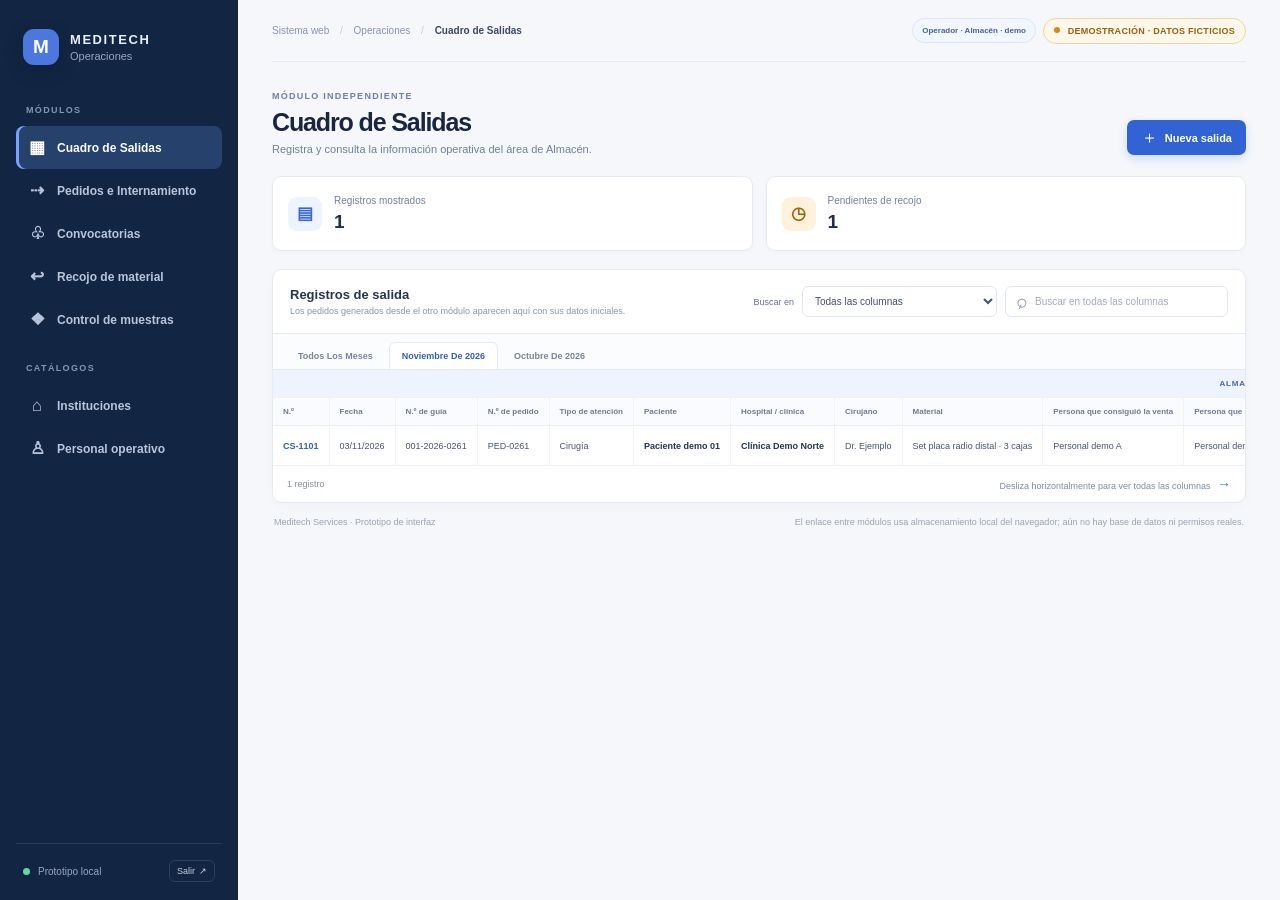
==== index.html @ 54c2c490 "Add files via upload" ====
<!doctype html>
<html lang="es">
  <head>
    <meta charset="utf-8" />
    <meta name="viewport" content="width=device-width, initial-scale=1" />
    <meta name="theme-color" content="#f5f7fb" />
    <title>Cuadro de Salidas | Meditech</title>
    <link rel="icon" type="image/svg+xml" href="data:image/svg+xml,<svg xmlns='http://www.w3.org/2000/svg' viewBox='0 0 64 64'><rect width='64' height='64' rx='14' fill='%232563eb'/><text x='50%25' y='52%25' dominant-baseline='middle' text-anchor='middle' fill='white' font-family='Arial,sans-serif' font-weight='bold' font-size='36'>M</text></svg>" />
    <link rel="stylesheet" href="styles.css" />
    <script src="app.js" defer></script>
  </head>
  <body>
    <div class="app-shell">
      <aside class="sidebar" aria-label="Navegación del módulo">
        <div class="brand-lockup">
          <div class="brand-mark" aria-hidden="true">M</div>
          <div>
            <strong>MEDITECH</strong>
            <span>Operaciones</span>
          </div>
        </div>
        <div class="sidebar-label">MÓDULOS</div>
        <a class="nav-link active" href="#cuadro" aria-current="page">
          <span class="nav-icon" aria-hidden="true">▦</span>
          <span>Cuadro de Salidas</span>
        </a>
        <a class="nav-link" href="salida-internamiento.html">
          <span class="nav-icon" aria-hidden="true">⇢</span>
          <span>Pedidos e Internamiento</span>
        </a>
        <a class="nav-link" href="convocatorias.html">
          <span class="nav-icon" aria-hidden="true">♧</span>
          <span>Convocatorias</span>
        </a>
        <a class="nav-link" href="recojos.html">
          <span class="nav-icon" aria-hidden="true">↩</span>
          <span>Recojo de material</span>
        </a>
        <a class="nav-link" href="muestras.html">
          <span class="nav-icon" aria-hidden="true">❖</span>
          <span>Control de muestras</span>
        </a>
        <div class="sidebar-label catalog-label">CATÁLOGOS</div>
        <button class="nav-link nav-button" id="manage-institutions-link" type="button">
          <span class="nav-icon" aria-hidden="true">⌂</span>
          <span>Instituciones</span>
        </button>
        <button class="nav-link nav-button" id="manage-people-link" type="button">
          <span class="nav-icon" aria-hidden="true">♙</span>
          <span>Personal operativo</span>
        </button>
        <div class="sidebar-foot">
          <span class="status-dot"></span>
          <span class="sidebar-foot-label">Prototipo local</span>
          <a class="logout-link" href="login.html" title="Volver al inicio de sesión">Salir <span aria-hidden="true">↗</span></a>
        </div>
      </aside>

      <main class="main-content" id="cuadro">
        <header class="topbar">
          <div class="breadcrumb">Sistema web <span>/</span> Operaciones <span>/</span> <strong>Cuadro de Salidas</strong></div>
          <div class="role-and-demo"><span class="role-badge" id="active-role">Operador · demo</span><div class="demo-badge"><span></span> DEMOSTRACIÓN · DATOS FICTICIOS</div></div>
        </header>

        <section class="page-heading">
          <div>
            <p class="eyebrow">MÓDULO INDEPENDIENTE</p>
            <h1>Cuadro de Salidas</h1>
            <p class="page-description">Consulta y organiza los registros operativos, administrativos y financieros.</p>
          </div>
          <button class="primary-button" id="new-record-button" type="button">
            <span aria-hidden="true">＋</span> Nueva salida
          </button>
        </section>

        <section class="summary-grid" aria-label="Resumen">
          <article class="summary-card">
            <div class="summary-icon blue" aria-hidden="true">▤</div>
            <div><span class="summary-label">Registros mostrados</span><strong id="record-count">0</strong></div>
          </article>
          <article class="summary-card">
            <div class="summary-icon amber" aria-hidden="true">◷</div>
            <div><span class="summary-label">Pendientes de recojo</span><strong id="pickup-count">0</strong></div>
          </article>
          <article class="summary-card">
            <div class="summary-icon green" aria-hidden="true">✓</div>
            <div><span class="summary-label">Facturados</span><strong id="invoiced-count">0</strong></div>
          </article>
        </section>

        <section class="table-card" aria-labelledby="table-title">
          <div class="table-toolbar">
            <div>
              <h2 id="table-title">Registros de salida</h2>
              <p>Los pedidos generados desde el otro módulo aparecen aquí con sus datos iniciales.</p>
            </div>
            <div class="table-controls">
              <label class="filter-label" for="search-column">Buscar en</label>
              <select id="search-column" aria-label="Seleccionar columna de búsqueda">
                <option value="all">Todas las columnas</option>
              </select>
              <label class="search-box">
                <span aria-hidden="true">⌕</span>
                <input id="search-input" type="search" placeholder="Buscar en todas las columnas" aria-label="Texto para buscar" />
              </label>
              <label class="filter-label" for="invoice-filter">Facturación</label>
              <select id="invoice-filter" aria-label="Filtrar por facturación">
                <option value="all">Todos</option>
                <option value="invoiced">Facturados</option>
                <option value="pending">Pendientes</option>
              </select>
            </div>
          </div>

          <div id="month-tabs" class="month-tabs" role="tablist" aria-label="Filtrar registros por mes"></div>

          <div class="table-scroll" tabindex="0" aria-label="Tabla desplazable horizontalmente">
            <table id="records-table">
              <thead>
                <tr class="group-row">
                  <th colspan="20" class="group-warehouse">ALMACÉN · OPERACIÓN</th>
                  <th colspan="3" class="group-admin">ADMINISTRACIÓN</th>
                  <th colspan="11" class="group-finance">FINANZAS</th>
                  <th colspan="1" class="group-actions">ACCIÓN</th>
                </tr>
                <tr id="column-headings"></tr>
              </thead>
              <tbody id="records-body"></tbody>
            </table>
            <div id="empty-state" class="empty-state" hidden>
              <div class="empty-icon" aria-hidden="true">⌕</div>
              <strong>No hay registros para mostrar</strong>
              <span>Prueba otra búsqueda o agrega una salida de ejemplo.</span>
            </div>
          </div>
          <div class="table-footer">
            <span id="table-result-count">0 registros</span>
            <span class="scroll-hint">Desliza horizontalmente para ver todas las columnas <span aria-hidden="true">→</span></span>
          </div>
        </section>

        <footer class="page-footer">
          <span>Meditech Services · Prototipo de interfaz</span>
          <span>El enlace entre módulos usa almacenamiento local del navegador; aún no hay base de datos ni permisos reales.</span>
        </footer>
      </main>
    </div>

    <dialog id="new-record-dialog" class="record-dialog">
      <form id="new-record-form" method="dialog">
        <div class="dialog-heading">
          <div>
            <p class="eyebrow">CUADRO DE SALIDAS</p>
            <h2 id="record-dialog-title">Registrar salida</h2>
          </div>
          <button class="icon-button" id="close-dialog-button" type="button" aria-label="Cerrar">×</button>
        </div>
        <p class="dialog-note">Formulario de demostración. Los datos no se guardan en una base de datos. Los campos con * son obligatorios.</p>
        <div class="form-grid" data-role-section="warehouse">
          <label>Fecha<input name="fecha" type="date" /></label>
          <label>N.º de pedido<input name="pedido" type="text" placeholder="PED-2026-000" /></label>
          <label>Tipo de atención
            <select name="tipo" required>
              <option value="Cirugía">Cirugía</option>
            </select>
          </label>
          <label>Paciente *<input name="paciente" type="text" placeholder="Nombre del paciente" required /></label>
          <div class="field-stack">
            <label for="institution-select">Clínica / hospital *</label>
            <select id="institution-select" name="institucion" required>
              <option value="">Seleccionar institución</option>
            </select>
            <button class="inline-action" id="manage-institutions-button" type="button">＋ Añadir o administrar instituciones</button>
          </div>
          <label>Cirujano<input name="cirujano" type="text" placeholder="Doctor" /></label>
          <label>Persona que consiguió la venta<input name="personaConsiguio" type="text" placeholder="Responsable" /></label>
          <label>Persona que subió la venta<input name="personaSubio" type="text" placeholder="Responsable" /></label>
          <div class="field-stack">
            <label for="instrumentist-select">Instrumentista solicitado</label>
            <select id="instrumentist-select" name="instrumentista">
              <option value="">Seleccionar instrumentista</option>
            </select>
            <button class="inline-action" id="manage-instrumentists-button" type="button">＋ Añadir o administrar instrumentistas</button>
          </div>
          <div class="field-stack">
            <label for="driver-select">Conductor</label>
            <select id="driver-select" name="conductor">
              <option value="">Seleccionar conductor</option>
            </select>
            <button class="inline-action" id="manage-drivers-button" type="button">＋ Añadir o administrar conductores</button>
          </div>
          <label class="wide-field">Material / set *<input name="material" type="text" placeholder="Sets y materiales preparados" required /></label>
          <label>Fecha de CX<input name="fechaCx" type="date" /></label>
          <label>Hora de CX<input name="horaCx" type="time" /></label>
          <label>N.º de guía de internamiento *<input name="guia" type="text" placeholder="Número de guía" required /></label>
          <label>Guía de remisión<input name="guiaRemision" type="text" placeholder="Número de guía de remisión" /></label>
          <label>Fecha de recojo<input name="fechaRecojo" type="date" /></label>
          <label>Estado del material
            <select name="estadoMaterial">
              <option value="En internamiento">En internamiento</option>
              <option value="Internado">Internado</option>
              <option value="Pendiente de recojo">Pendiente de recojo</option>
              <option value="Recogido">Recogido</option>
              <option value="Cancelado">Cancelado</option>
            </select>
          </label>
          <label class="wide-field">Observaciones de Almacén<textarea name="obsOperativa" placeholder="Observaciones del área de Almacén"></textarea></label>
        </div>
        <div class="form-grid role-office-fields" data-role-section="office" hidden>
          <p class="eyebrow wide-field">ADMINISTRACIÓN Y FINANZAS</p>
          <label>Orden de compra<input name="ordenCompra" type="text" placeholder="N.º de orden de compra" /></label>
          <label>Monto<input name="monto" type="text" placeholder="S/ 0.00" /></label>
          <label>N.º de factura<input name="factura" type="text" placeholder="N.º de factura" /></label>
          <label>Persona que comunica la venta<input name="comunicaVenta" type="text" placeholder="Nombre de la persona" /></label>
          <label>Monto cobrado<input name="montoCobrado" type="text" placeholder="S/ 0.00" /></label>
          <label>Estado de cobranza<select name="estadoCobranza"><option value="Pendiente">Pendiente</option><option value="Parcial">Parcial</option><option value="Cobrado">Cobrado</option></select></label>
          <label>Fecha de depósito<input name="fechaDeposito" type="date" /></label>
          <label>N.º de operación<input name="operacion" type="text" placeholder="Número de operación" /></label>
          <label>Banco<input name="banco" type="text" placeholder="Banco" /></label>
          <label>Responsable de cobro<input name="responsableCobro" type="text" placeholder="Responsable" /></label>
          <label>Bono al doctor<input name="bonoDoctor" type="text" placeholder="Monto o estado del bono" /></label>
          <label>Estado del comprobante de cobranza<select name="estadoVoucher"><option value="Pendiente">Pendiente</option><option value="Adjunto">Adjunto</option></select></label>
          <label>Captura de transferencia<input id="voucher-capture" type="file" accept="image/png,image/jpeg,.png,.jpg,.jpeg" /></label>
          <div id="voucher-capture-preview" class="voucher-capture-preview wide-field" hidden></div>
          <label>Voucher / referencia<input name="voucher" type="text" placeholder="Nombre o referencia del voucher" /></label>
          <label class="wide-field">Observación de Administración / Finanzas<textarea name="obsFinanciera" placeholder="Observación del área"></textarea></label>
        </div>
        <p class="dialog-note consumption-note">El consumo se registra por separado, por código y cantidad, desde la acción de cada salida.</p>
        <div class="dialog-actions">
          <button class="secondary-button" id="cancel-dialog-button" type="button">Cancelar</button>
          <button class="primary-button" id="save-record-button" type="submit">Agregar al prototipo</button>
        </div>
      </form>
    </dialog>

    <dialog id="institutions-dialog" class="record-dialog catalog-dialog">
      <div class="dialog-heading">
        <div>
          <p class="eyebrow">CATÁLOGO SEPARADO</p>
          <h2>Instituciones</h2>
        </div>
        <button class="icon-button" id="close-institutions-button" type="button" aria-label="Cerrar">×</button>
      </div>
      <p class="dialog-note">Administra la lista que aparecerá en el desplegable del Cuadro de Salidas.</p>
      <form id="institution-form" class="institution-form">
        <label>Nombre<input name="institutionName" type="text" placeholder="Clínica, hospital, doctor o casa comercial" required /></label>
        <label>Tipo
          <select name="institutionType">
            <option value="Clínica">Clínica</option>
            <option value="Hospital">Hospital</option>
            <option value="Doctor">Doctor</option>
            <option value="Casa Comercial">Casa Comercial</option>
            <option value="Otra institución">Otra institución</option>
          </select>
        </label>
        <div class="catalog-form-actions">
          <button class="primary-button" id="institution-submit-button" type="submit">Añadir institución</button>
          <button class="secondary-button" id="cancel-institution-edit" type="button" hidden>Cancelar edición</button>
        </div>
      </form>
      <p id="institution-feedback" class="institution-feedback" role="status" hidden></p>
      <div class="institution-list-heading"><strong>Instituciones disponibles</strong><span id="institution-count">0</span></div>
      <ul id="institutions-list" class="institutions-list"></ul>
    </dialog>

    <dialog id="people-dialog" class="record-dialog catalog-dialog">
      <div class="dialog-heading">
        <div>
          <p class="eyebrow">CATÁLOGO SEPARADO</p>
          <h2>Personal operativo</h2>
        </div>
        <button class="icon-button" id="close-people-button" type="button" aria-label="Cerrar">×</button>
      </div>
      <p class="dialog-note">Añade personas para que aparezcan en los desplegables del Cuadro de Salidas.</p>
      <div class="people-catalog-grid">
        <section class="catalog-panel" aria-labelledby="instrumentists-title">
          <h3 id="instrumentists-title">Instrumentistas</h3>
          <form id="instrumentist-form" class="catalog-add-form">
            <label>Nombre<input name="personName" type="text" placeholder="Nombre del instrumentista" required /></label>
            <div class="catalog-form-actions">
              <button class="primary-button" id="instrumentist-submit-button" type="submit">Añadir</button>
              <button class="secondary-button" id="cancel-instrumentist-edit" type="button" hidden>Cancelar</button>
            </div>
          </form>
          <p id="instrumentist-feedback" class="institution-feedback" role="status" hidden></p>
          <ul id="instrumentists-list" class="institutions-list"></ul>
        </section>
        <section class="catalog-panel" aria-labelledby="drivers-title">
          <h3 id="drivers-title">Conductores</h3>
          <form id="driver-form" class="catalog-add-form">
            <label>Nombre<input name="personName" type="text" placeholder="Nombre del conductor" required /></label>
            <div class="catalog-form-actions">
              <button class="primary-button" id="driver-submit-button" type="submit">Añadir</button>
              <button class="secondary-button" id="cancel-driver-edit" type="button" hidden>Cancelar</button>
            </div>
          </form>
          <p id="driver-feedback" class="institution-feedback" role="status" hidden></p>
          <ul id="drivers-list" class="institutions-list"></ul>
        </section>
      </div>
    </dialog>

    <dialog id="consumption-dialog" class="record-dialog catalog-dialog consumption-dialog">
      <div class="dialog-heading">
        <div>
          <p class="eyebrow">CONSUMO DE LA ATENCIÓN</p>
          <h2 id="consumption-title">Registrar consumo</h2>
        </div>
        <button class="icon-button" id="close-consumption-button" type="button" aria-label="Cerrar">×</button>
      </div>
      <p class="dialog-note">Agrega cada consumible con su código y cantidad exacta. Quitar o agregar líneas no cambia el stock hasta confirmar; esta maqueta solo simula el descuento.</p>
      <div class="stock-preview" id="stock-preview"></div>
      <form id="consumption-line-form" class="consumption-line-form">
        <div class="autocomplete-field">
          <label for="consumable-search">Buscar consumible por código o nombre</label>
          <input id="consumable-search" type="search" autocomplete="off" placeholder="Escribe el código o nombre del producto" aria-autocomplete="list" aria-controls="consumable-options" />
          <ul id="consumable-options" class="autocomplete-options" role="listbox" hidden></ul>
        </div>
        <label>Cantidad<input id="consumable-quantity" type="number" min="1" step="1" value="1" required /></label>
        <button class="primary-button" type="submit">Añadir línea</button>
      </form>
      <div class="institution-list-heading"><strong>Detalle de consumo</strong><span id="consumption-line-count">0</span></div>
      <ul id="consumption-lines" class="consumption-lines"></ul>
      <p id="consumption-feedback" class="institution-feedback" role="status" hidden></p>
      <div class="dialog-actions">
        <button class="secondary-button" id="cancel-consumption-button" type="button">Cancelar</button>
        <button class="primary-button" id="confirm-consumption-button" type="button">Confirmar consumo</button>
      </div>
    </dialog>
  </body>
</html>
---- styles.css ----
:root {
  color-scheme: light;
  --ink: #17233b;
  --muted: #71809b;
  --line: #e5eaf2;
  --surface: #ffffff;
  --canvas: #f5f7fb;
  --navy: #122542;
  --blue: #3768d9;
  --blue-soft: #edf3ff;
  --green: #177a59;
  --green-soft: #e7f6ef;
  --amber: #a3630d;
  --amber-soft: #fff2dc;
  --red: #bd4c4c;
  font-family: 'DM Sans', 'Segoe UI', sans-serif;
  background: var(--canvas);
  color: var(--ink);
}

* { box-sizing: border-box; }
body [hidden] { display: none !important; }
body { margin: 0; min-width: 320px; background: var(--canvas); }
button, input, select { font: inherit; }
button { cursor: pointer; }

.app-shell { min-height: 100vh; display: grid; grid-template-columns: 238px minmax(0, 1fr); }
.sidebar { background: var(--navy); color: #e9effa; padding: 25px 16px 18px; display: flex; flex-direction: column; }
.brand-lockup { display: flex; align-items: center; gap: 11px; padding: 4px 7px 40px; }
.brand-mark { width: 36px; height: 36px; border-radius: 11px; display: grid; place-items: center; color: #fff; background: #4c77df; font: 800 19px 'Segoe UI', sans-serif; box-shadow: 0 6px 16px #081b3970; }
.brand-lockup strong { display: block; font: 800 13px 'Segoe UI', sans-serif; letter-spacing: .12em; }
.brand-lockup span { display: block; color: #96a7c5; font-size: 11px; margin-top: 3px; }
.sidebar-label { color: #8496b4; font-size: 9px; font-weight: 700; letter-spacing: .15em; padding: 0 10px 11px; }
.nav-link { min-height: 43px; display: flex; align-items: center; gap: 10px; padding: 0 11px; border-radius: 8px; text-decoration: none; color: #b8c5dc; font-size: 12px; font-weight: 600; }
.nav-link.active { background: #25416c; color: #fff; box-shadow: inset 3px 0 #78a2ff; }
.nav-button { width: 100%; border: 0; background: transparent; text-align: left; }
.nav-button:hover { background: #1a3459; color: #fff; }
.catalog-label { margin-top: 22px; }
.nav-icon { font-size: 17px; width: 20px; text-align: center; }
.sidebar-foot { margin-top: auto; border-top: 1px solid #2a3c5c; padding: 16px 7px 0; color: #96a7c5; font-size: 10px; display: flex; gap: 8px; align-items: center; }
.sidebar-foot-label { flex: 1; }
.logout-link { display: inline-flex; align-items: center; gap: 4px; padding: 5px 7px; border: 1px solid #ffffff20; border-radius: 6px; color: #c6d3e7; font-size: 9px; text-decoration: none; transition: .15s ease; }
.logout-link:hover { background: #ffffff10; color: #fff; }
.status-dot { width: 7px; height: 7px; border-radius: 50%; background: #61d7a3; }

.main-content { min-width: 0; padding: 0 34px 20px; }
.topbar { min-height: 62px; border-bottom: 1px solid var(--line); display: flex; justify-content: space-between; align-items: center; gap: 16px; }
.breadcrumb { color: #8794aa; font-size: 10px; }
.breadcrumb span { margin: 0 8px; color: #c0c8d5; }
.breadcrumb strong { color: #3b4961; font-weight: 600; }
.demo-badge { border: 1px solid #f0d4a2; background: #fff8ea; color: #966112; border-radius: 999px; padding: 7px 10px; white-space: nowrap; font-size: 9px; font-weight: 700; letter-spacing: .03em; }
.demo-badge span { display: inline-block; width: 6px; height: 6px; background: #d18c1e; border-radius: 50%; margin-right: 5px; vertical-align: 1px; }
.role-and-demo { display: flex; align-items: center; gap: 7px; }
.role-badge { display: inline-flex; align-items: center; border: 1px solid #dce5f7; border-radius: 99px; padding: 7px 9px; background: #f2f6ff; color: #46629b; font-size: 8px; font-weight: 800; white-space: nowrap; }
.page-heading { display: flex; align-items: flex-end; justify-content: space-between; gap: 20px; padding: 29px 0 21px; }
.eyebrow { color: #6681b4; font-size: 9px; font-weight: 700; letter-spacing: .14em; margin: 0 0 7px; }
h1, h2, p { margin-top: 0; }
h1 { font: 800 25px 'Segoe UI', sans-serif; letter-spacing: -.045em; margin-bottom: 6px; color: #182640; }
.page-description { color: var(--muted); font-size: 11px; margin-bottom: 0; }
.primary-button, .secondary-button { border: 0; border-radius: 7px; min-height: 35px; padding: 0 14px; display: inline-flex; align-items: center; justify-content: center; gap: 7px; font-size: 11px; font-weight: 700; transition: .15s ease; }
.primary-button { background: #3263d5; color: #fff; box-shadow: 0 4px 10px #3263d530; }
.primary-button:hover { background: #2855c2; transform: translateY(-1px); }
.primary-button span { font-size: 17px; font-weight: 400; line-height: 1; }
.secondary-button { color: #52617a; border: 1px solid var(--line); background: #fff; }
.secondary-button:hover { background: #f7f9fc; }

.summary-grid { display: grid; grid-template-columns: repeat(3, minmax(0, 1fr)); gap: 13px; margin-bottom: 18px; }
.summary-grid.warehouse-summary { grid-template-columns: repeat(2, minmax(0, 1fr)); }
.summary-card { background: var(--surface); border: 1px solid var(--line); border-radius: 9px; min-height: 75px; padding: 14px 15px; display: flex; align-items: center; gap: 12px; box-shadow: 0 2px 6px #1a2c4c05; }
.summary-icon { width: 34px; height: 34px; border-radius: 9px; display: grid; place-items: center; font-size: 17px; font-weight: 700; }
.summary-icon.blue { color: var(--blue); background: var(--blue-soft); }
.summary-icon.amber { color: var(--amber); background: var(--amber-soft); }
.summary-icon.green { color: var(--green); background: var(--green-soft); }
.summary-label { display: block; color: var(--muted); font-size: 10px; margin-bottom: 5px; }
.summary-card strong { font: 700 19px 'Segoe UI', sans-serif; color: #202e48; }

.table-card { background: var(--surface); border: 1px solid var(--line); border-radius: 10px; overflow: hidden; box-shadow: 0 3px 12px #1a2c4c06; }
.table-toolbar { padding: 16px 17px; display: flex; justify-content: space-between; align-items: center; gap: 16px; border-bottom: 1px solid var(--line); }
.table-toolbar h2 { font: 700 13px 'Segoe UI', sans-serif; margin: 0 0 4px; color: #263550; }
.table-toolbar p { color: #8894a8; font-size: 9px; margin: 0; }
.table-controls { display: flex; align-items: center; gap: 8px; }
.search-box { height: 31px; width: 223px; border: 1px solid #e1e6ef; border-radius: 6px; display: flex; align-items: center; gap: 7px; padding: 0 9px; color: #7f8ba0; }
.search-box span { font-size: 19px; line-height: 1; transform: rotate(-20deg); }
.search-box input { width: 100%; border: 0; outline: 0; color: var(--ink); font-size: 10px; background: transparent; }
.search-box input::placeholder { color: #a1aabc; }
.filter-label { color: #65728a; font-size: 9px; }
.table-controls select { height: 31px; border: 1px solid #e1e6ef; border-radius: 6px; color: #43516a; background: #fff; padding: 0 25px 0 8px; font-size: 10px; }
.month-tabs { display: flex; align-items: center; gap: 3px; overflow-x: auto; padding: 8px 12px 0; border-bottom: 1px solid var(--line); background: #fbfcfe; }
.month-tab { border: 1px solid transparent; border-bottom: 0; border-radius: 6px 6px 0 0; background: transparent; color: #77849a; padding: 8px 12px; white-space: nowrap; font-size: 9px; font-weight: 700; text-transform: capitalize; }
.month-tab:hover { background: #f1f5fc; color: #3f5f9f; }
.month-tab.active { background: #fff; color: #315ebd; border-color: var(--line); box-shadow: 0 2px 0 #fff; }
.table-scroll { width: 100%; overflow: auto; max-height: min(57vh, 570px); position: relative; }
table { border-collapse: separate; border-spacing: 0; min-width: 2700px; width: max-content; font-size: 9px; }
table.warehouse-only { min-width: 1850px; }
th, td { border-bottom: 1px solid #edf0f5; border-right: 1px solid #f0f2f6; padding: 9px 10px; text-align: left; white-space: nowrap; }
thead { position: sticky; top: 0; z-index: 2; }
.group-row th { height: 28px; text-align: center; font-size: 8px; letter-spacing: .1em; position: sticky; top: 0; }
.group-warehouse { background: #edf3ff; color: #4669ae; }
.group-admin { background: #f0edff; color: #6955a8; }
.group-finance { background: #eaf7f1; color: #2d7e5d; }
.group-actions { background: #f1f3f7; color: #59677d; }
thead tr:nth-child(2) th { position: sticky; top: 28px; background: #fafbfe; color: #6d7a91; font-size: 8px; font-weight: 700; z-index: 3; }
tbody td { color: #46546d; background: #fff; }
tbody tr:hover td { background: #f8faff; }
tbody td:first-child { font-weight: 700; color: #365fb7; }
.cell-primary { color: #263550; font-weight: 600; }
.consumption-column { white-space: normal; min-width: 245px; max-width: 370px; line-height: 1.4; }
.consumption-summary { display: block; color: #2b5fb9; font-size: 8px; margin-bottom: 3px; }
.consumption-cell-lines { list-style: none; margin: 0; padding: 0; color: #5c6a80; font-size: 8px; }
.consumption-cell-lines li + li { margin-top: 2px; }
.muted-consumption { color: #9ba5b4; font-style: italic; }
.status-pill { display: inline-flex; align-items: center; border-radius: 99px; padding: 4px 7px; font-size: 8px; font-weight: 700; }
.status-pill.green { color: #197452; background: #e7f6ef; }
.status-pill.amber { color: #9b641a; background: #fff2dc; }
.status-pill.blue { color: #3b63b8; background: #edf3ff; }
.status-pill.red { color: #a84242; background: #fff0f0; }
.row-actions { display: flex; gap: 5px; }
.table-action { border: 1px solid #dce5f7; border-radius: 5px; background: #f1f5ff; color: #315ebd; padding: 5px 7px; font-size: 8px; font-weight: 700; }
.table-action:hover { background: #e4edff; }
.table-action.subtle { background: #fff; border-color: #e2e7ef; color: #5e6c83; }
.table-action.subtle:hover { background: #f5f7fb; }
.empty-state { min-height: 165px; display: flex; flex-direction: column; align-items: center; justify-content: center; color: #8290a6; gap: 5px; font-size: 10px; }
.empty-state[hidden] { display: none; }
.empty-state strong { color: #3b4a64; font-size: 12px; }
.empty-icon { font-size: 26px; opacity: .55; }
.table-footer { min-height: 36px; padding: 0 14px; display: flex; justify-content: space-between; align-items: center; gap: 12px; color: #8390a4; font-size: 9px; }
.scroll-hint { color: #7c8ba4; }
.scroll-hint span { color: var(--blue); font-size: 14px; margin-left: 4px; }
.page-footer { display: flex; justify-content: space-between; gap: 10px; padding: 14px 2px 0; color: #99a3b4; font-size: 9px; }

.record-dialog { width: min(700px, calc(100% - 24px)); max-height: 90vh; overflow-y: auto; border: 1px solid var(--line); border-radius: 12px; padding: 21px; color: var(--ink); box-shadow: 0 18px 60px #17233b35; }
.record-dialog::backdrop { background: #11213a80; backdrop-filter: blur(2px); }
.dialog-heading { display: flex; justify-content: space-between; align-items: flex-start; }
.dialog-heading h2 { font: 800 20px 'Segoe UI', sans-serif; letter-spacing: -.03em; margin: 0; }
.icon-button { border: 0; background: #f1f4f9; color: #65728a; border-radius: 50%; width: 28px; height: 28px; font-size: 20px; line-height: 1; }
.dialog-note { color: #8793a7; font-size: 10px; margin: 12px 0 17px; }
.form-grid { display: grid; grid-template-columns: 1fr 1fr; gap: 12px; }
.form-grid label { display: flex; flex-direction: column; gap: 5px; color: #58657b; font-size: 9px; font-weight: 700; }
.form-grid input, .form-grid select, .form-grid textarea, .field-stack select, .institution-form input, .institution-form select { width: 100%; min-height: 35px; border: 1px solid #dde3ed; border-radius: 6px; outline: 0; padding: 0 9px; color: #2c3b56; font-size: 10px; background: #fff; }
.form-grid textarea { min-height: 70px; resize: vertical; padding: 8px 9px; }
.form-grid input:focus, .form-grid select:focus, .form-grid textarea:focus, .field-stack select:focus, .institution-form input:focus, .institution-form select:focus { border-color: #7395e7; box-shadow: 0 0 0 3px #7395e720; }
.form-grid input::placeholder { color: #a4adbb; }
.form-grid input[type="file"] { min-height: 35px; padding: 6px; color: #68758a; }
.voucher-capture-preview { display: flex; align-items: center; gap: 10px; padding: 9px; border: 1px solid #e4e9f1; border-radius: 7px; background: #f8faff; }
.voucher-capture-thumbnail { width: 76px; height: 58px; object-fit: cover; border: 1px solid #dce3ef; border-radius: 5px; background: #fff; }
.voucher-capture-details { display: flex; flex-direction: column; align-items: flex-start; gap: 5px; min-width: 0; font-size: 10px; }
.voucher-capture-details a { max-width: 100%; overflow: hidden; color: #3263d5; text-overflow: ellipsis; white-space: nowrap; }
.field-stack { display: flex; flex-direction: column; gap: 5px; color: #58657b; font-size: 9px; font-weight: 700; }
.inline-action { align-self: flex-start; padding: 2px 0; border: 0; background: transparent; color: #3263d5; font-size: 9px; font-weight: 700; }
.inline-action:hover { text-decoration: underline; }
.wide-field { grid-column: span 2; }
.consumption-note { margin: 14px 0 0; line-height: 1.5; }
.dialog-actions { display: flex; justify-content: flex-end; gap: 8px; margin-top: 20px; }
.catalog-dialog { width: min(560px, calc(100% - 24px)); }
.institution-form { display: grid; grid-template-columns: minmax(0, 1fr) 155px auto; align-items: end; gap: 9px; }
.institution-form label { display: flex; flex-direction: column; gap: 5px; color: #58657b; font-size: 9px; font-weight: 700; }
.institution-form .primary-button { min-height: 35px; white-space: nowrap; padding: 0 10px; }
.catalog-form-actions { display: flex; align-items: center; gap: 5px; flex-wrap: wrap; }
.catalog-form-actions .primary-button, .catalog-form-actions .secondary-button { min-height: 35px; padding: 0 9px; font-size: 9px; white-space: nowrap; }
.institution-feedback { color: #3263d5; font-size: 9px; margin: 10px 0 0; }
.institution-list-heading { display: flex; justify-content: space-between; align-items: center; margin-top: 21px; color: #53617a; font-size: 10px; }
.institution-list-heading span { background: #edf3ff; color: #4165b2; border-radius: 99px; padding: 3px 8px; font-size: 9px; font-weight: 700; }
.institutions-list { list-style: none; padding: 0; margin: 9px 0 0; border: 1px solid var(--line); border-radius: 8px; overflow: hidden; }
.institutions-list li { min-height: 37px; padding: 7px 10px; display: flex; justify-content: space-between; align-items: center; gap: 12px; color: #384760; font-size: 10px; border-bottom: 1px solid #edf0f5; }
.institutions-list li:last-child { border-bottom: 0; }
.catalog-item-main { display: flex; flex-direction: column; gap: 3px; min-width: 0; }
.catalog-item-main > span:first-child { overflow-wrap: anywhere; }
.institution-type { color: #73819a; font-size: 9px; }
.catalog-row-actions { display: flex; align-items: center; gap: 5px; flex-shrink: 0; }
.catalog-edit, .catalog-delete { border: 1px solid #dfe5ee; border-radius: 5px; padding: 5px 7px; background: #fff; color: #48618b; font-size: 8px; font-weight: 700; }
.catalog-edit:hover { background: #f1f5ff; color: #315ebd; }
.catalog-delete { color: #9c4f4f; border-color: #ecdede; }
.catalog-delete:hover { background: #fff3f3; }
.people-catalog-grid { display: grid; grid-template-columns: 1fr 1fr; gap: 12px; }
.catalog-panel { border: 1px solid var(--line); border-radius: 8px; padding: 11px; min-width: 0; }
.catalog-panel h3 { margin: 0 0 10px; color: #34435d; font: 700 11px 'Segoe UI', sans-serif; }
.catalog-add-form { display: grid; grid-template-columns: minmax(0, 1fr) auto; gap: 7px; align-items: end; }
.catalog-add-form label { display: flex; flex-direction: column; gap: 5px; color: #58657b; font-size: 9px; font-weight: 700; }
.catalog-add-form .primary-button { min-height: 35px; padding: 0 10px; }
.stock-preview { display: grid; grid-template-columns: repeat(3, minmax(0, 1fr)); gap: 7px; margin: 13px 0; }
.stock-mini-card { border: 1px solid var(--line); border-radius: 7px; background: #f8faff; padding: 8px; min-width: 0; }
.stock-mini-card span { display: block; color: #75839a; font-size: 8px; overflow: hidden; text-overflow: ellipsis; }
.stock-mini-card strong { display: block; color: #2b5fb9; font-size: 11px; margin-top: 4px; }
.consumption-line-form { display: grid; grid-template-columns: minmax(0, 1fr) 95px auto; gap: 8px; align-items: end; }
.consumption-line-form label { display: flex; flex-direction: column; gap: 5px; color: #58657b; font-size: 9px; font-weight: 700; min-width: 0; }
.consumption-line-form select, .consumption-line-form input { width: 100%; height: 35px; min-width: 0; border: 1px solid #dde3ed; border-radius: 6px; outline: 0; padding: 0 8px; color: #2c3b56; font-size: 9px; background: #fff; }
.autocomplete-field { position: relative; display: flex; flex-direction: column; gap: 5px; color: #58657b; font-size: 9px; font-weight: 700; min-width: 0; }
.autocomplete-field input { width: 100%; height: 35px; min-width: 0; border: 1px solid #dde3ed; border-radius: 6px; outline: 0; padding: 0 8px; color: #2c3b56; font-size: 9px; background: #fff; }
.autocomplete-field input:focus { border-color: #7395e7; box-shadow: 0 0 0 3px #7395e720; }
.autocomplete-options { position: absolute; z-index: 5; top: calc(100% + 1px); left: 0; right: 0; max-height: 190px; overflow-y: auto; list-style: none; margin: 0; padding: 4px; border: 1px solid #dce3ef; border-radius: 7px; background: #fff; box-shadow: 0 10px 24px #17233b20; }
.autocomplete-options[hidden] { display: none; }
.autocomplete-option { width: 100%; min-height: 38px; border: 0; border-radius: 5px; background: #fff; padding: 6px 7px; display: flex; justify-content: space-between; align-items: center; gap: 8px; text-align: left; color: #40506a; font-size: 9px; }
.autocomplete-option:hover, .autocomplete-option:focus { background: #f1f5ff; outline: 0; }
.autocomplete-option > span:first-child { display: flex; flex-direction: column; gap: 2px; }
.autocomplete-option strong { color: #315ebd; font-size: 8px; }
.autocomplete-option small { flex: 0 0 auto; color: #71809a; font-size: 8px; }
.autocomplete-empty { color: #8490a3; padding: 11px 8px; font-size: 9px; }
.consumption-line-form .primary-button { min-height: 35px; padding: 0 9px; white-space: nowrap; }
.consumption-lines { list-style: none; padding: 0; margin: 9px 0 0; border: 1px solid var(--line); border-radius: 8px; overflow: hidden; }
.consumption-lines:empty { display: none; }
.consumption-lines li { min-height: 39px; padding: 7px 9px; display: grid; grid-template-columns: minmax(0, 1fr) auto auto; gap: 12px; align-items: center; color: #45546d; font-size: 9px; border-bottom: 1px solid #edf0f5; }
.consumption-lines li:last-child { border-bottom: 0; }
.consumption-lines strong { color: #263550; }
.remove-line-button { border: 0; background: transparent; color: #a14e4e; font-size: 8px; font-weight: 700; }
.remove-line-button:hover { text-decoration: underline; }
.stock-preview + .consumption-line-form { margin-top: 5px; }

@media (max-width: 1000px) {
  .app-shell { grid-template-columns: 190px minmax(0, 1fr); }
  .main-content { padding: 0 22px 18px; }
  .table-toolbar { align-items: flex-start; flex-direction: column; }
  .table-controls { width: 100%; }
  .search-box { flex: 1; }
}
@media (max-width: 680px) {
  .app-shell { grid-template-columns: 1fr; }
  .sidebar { min-height: auto; padding: 10px 12px; flex-direction: row; flex-wrap: wrap; align-items: center; justify-content: flex-start; gap: 3px 6px; }
  .brand-lockup { flex: 0 0 100%; padding: 0 0 4px; }
  .sidebar-label, .sidebar-foot { display: none; }
  .nav-link { min-height: 32px; padding: 0 8px; font-size: 10px; }
  .main-content { padding: 0 13px 18px; }
  .topbar { min-height: 48px; }
  .breadcrumb { font-size: 8px; }
  .breadcrumb span { margin: 0 4px; }
  .demo-badge { font-size: 7px; padding: 6px 7px; }
  .role-and-demo { flex-wrap: wrap; justify-content: flex-end; gap: 4px; }
  .role-badge { font-size: 7px; padding: 5px 7px; }
  .page-heading { padding: 22px 0 16px; align-items: flex-start; flex-direction: column; }
  h1 { font-size: 22px; }
  .summary-grid { gap: 7px; }
  .summary-card { min-height: 67px; padding: 9px; gap: 7px; }
  .summary-icon { width: 28px; height: 28px; font-size: 14px; }
  .summary-label { font-size: 8px; }
  .summary-card strong { font-size: 16px; }
  .table-controls { flex-wrap: wrap; }
  .filter-label { margin-left: auto; }
  .month-tabs { padding-left: 5px; padding-right: 5px; }
  .page-footer { flex-direction: column; }
  .scroll-hint { display: none; }
  .form-grid { grid-template-columns: 1fr; }
  .wide-field { grid-column: span 1; }
  .institution-form { grid-template-columns: 1fr; }
  .people-catalog-grid { grid-template-columns: 1fr; }
  .stock-preview { grid-template-columns: 1fr; }
  .consumption-line-form { grid-template-columns: 1fr 90px; }
  .consumption-line-form .primary-button { grid-column: span 2; }
}
/* Ocultar insignia flotante de Netlify */
a[href*="netlify.com"],
div[id*="netlify"],
iframe[src*="netlify"],
[class*="netlify-badge"],
[data-netlify-badge] {
  display: none !important;
  visibility: hidden !important;
  opacity: 0 !important;
  pointer-events: none !important;
}
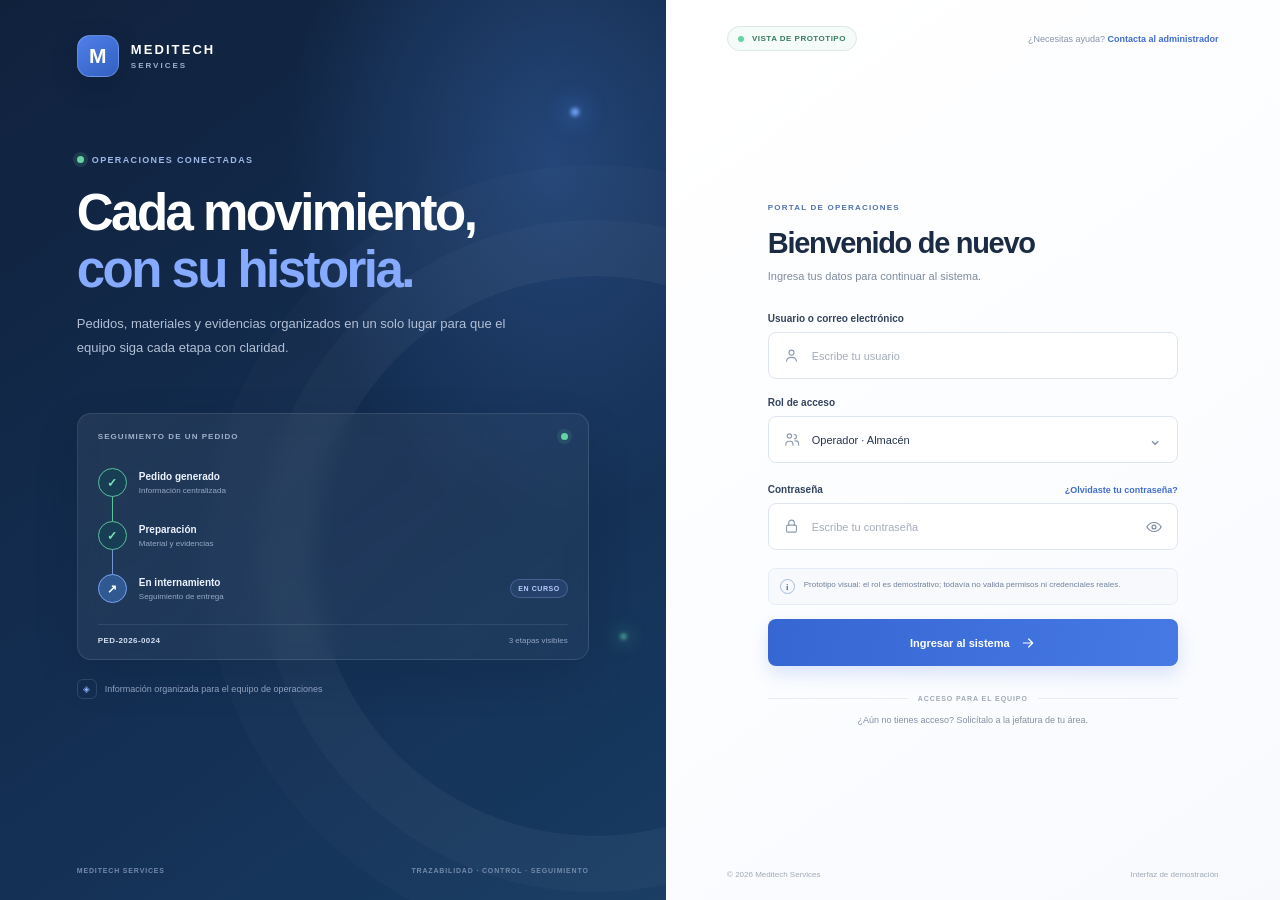
==== commit b3b4e7a2: "Update index.html" ====
--- a/index.html
+++ b/index.html
@@ -1,6 +1,11 @@
 <!doctype html>
 <html lang="es">
   <head>
+    <script>
+      if (!sessionStorage.getItem('meditech_logged_in')){
+        window.location.replace('login.html');
+      }
+        </script>
     <meta charset="utf-8" />
     <meta name="viewport" content="width=device-width, initial-scale=1" />
     <meta name="theme-color" content="#f5f7fb" />
